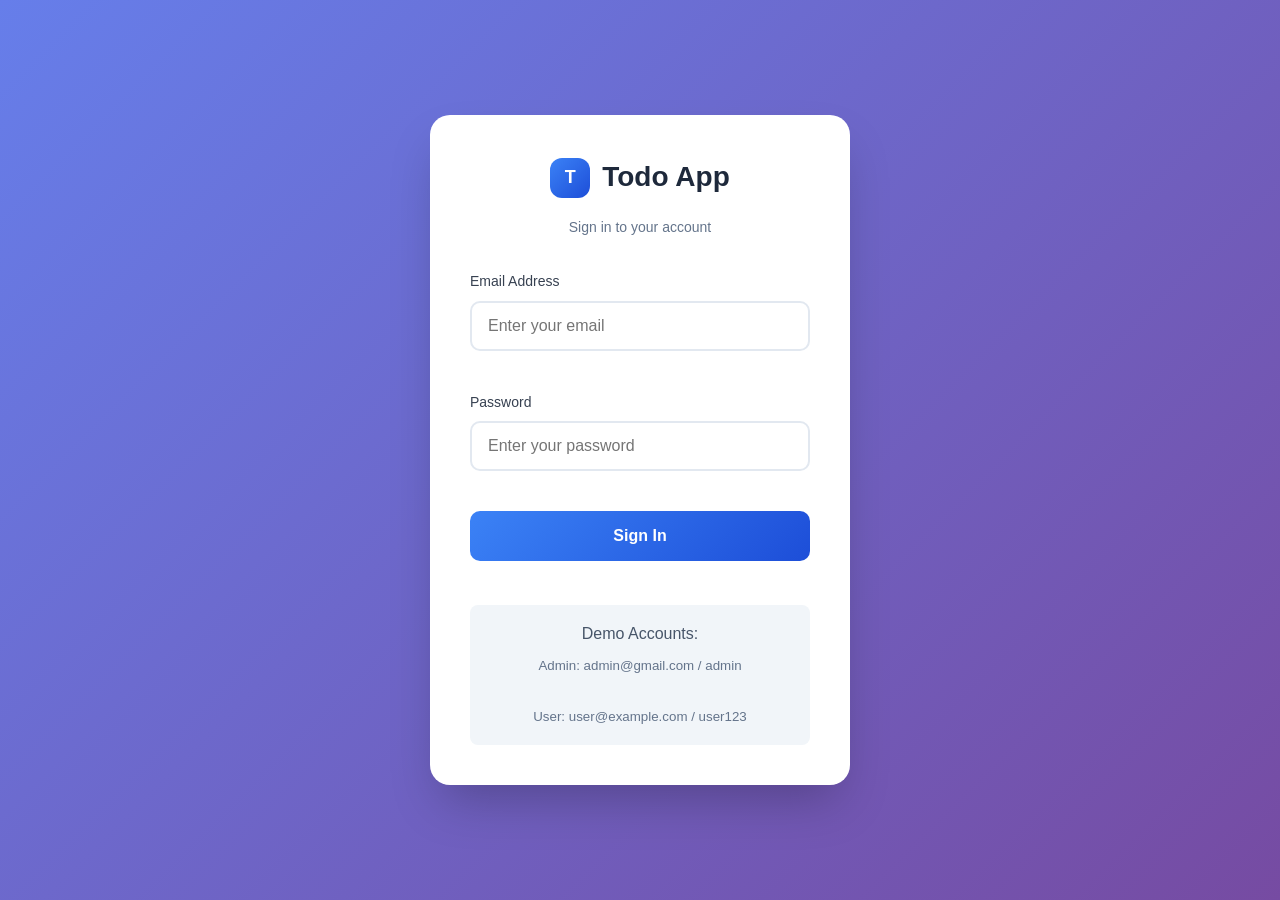
==== src/views/static/index.html @ 9057c38d "Refactor: add docstrings, and refactor all files" ====
<!DOCTYPE html>
<html lang="en">
<head>
    <meta charset="UTF-8">
    <meta name="viewport" content="width=device-width, initial-scale=1.0">
    <title>Todo App - Multi-User Dashboard</title>
    <link rel="stylesheet" href="styles.css">
</head>
<body>
    <!-- Login Page Module -->
    <div id="loginPage" class="page-container login-container">
        <div class="login-card">
            <div class="login-header">
                <div class="logo-section">
                    <div class="logo-icon">T</div>
                    <h1>Todo App</h1>
                </div>
                <p>Sign in to your account</p>
            </div>
            
            <form id="loginForm" class="login-form">
                <div class="form-group">
                    <label for="email" class="form-label">Email Address</label>
                    <input 
                        type="email" 
                        id="email" 
                        class="form-input" 
                        placeholder="Enter your email"
                        required
                    >
                    <div class="error-message" id="emailError"></div>
                </div>
                
                <div class="form-group">
                    <label for="password" class="form-label">Password</label>
                    <input 
                        type="password" 
                        id="password" 
                        class="form-input" 
                        placeholder="Enter your password"
                        required
                    >
                    <div class="error-message" id="passwordError"></div>
                </div>
                
                <button type="submit" class="login-button" id="loginButton">
                    <span class="button-text">Sign In</span>
                    <div class="loading-spinner" style="display: none;"></div>
                </button>
                
                <div class="demo-accounts">
                    <p>Demo Accounts:</p>
                    <small>Admin: admin@gmail.com / admin</small><br>
                    <small>User: user@example.com / user123</small>
                </div>
            </form>
        </div>
    </div>

    <!-- Main Application Container -->
    <div id="appContainer" class="app-container" style="display: none;">
        <!-- Sidebar Navigation Module -->
        <aside class="sidebar">
            <div class="sidebar-header">
                <div class="sidebar-logo">
                    <div class="logo-icon">T</div>
                    <div class="logo-text">Todo App</div>
                </div>
            </div>
            
            <nav class="sidebar-nav">
                <div class="nav-section">
                    <div class="nav-section-title">Main</div>
                    <a href="#" class="nav-item active" data-page="dashboard">
                        <div class="nav-icon">📊</div>
                        <span>Dashboard</span>
                    </a>
                    <a href="#" class="nav-item" data-page="tasks">
                        <div class="nav-icon">📋</div>
                        <span>Tasks</span>
                    </a>
                    <a href="#" class="nav-item" data-page="calendar">
                        <div class="nav-icon">📅</div>
                        <span>Calendar</span>
                    </a>
                </div>
                
                <div class="nav-section">
                    <div class="nav-section-title">Account</div>
                    <a href="#" class="nav-item" data-page="settings">
                        <div class="nav-icon">⚙️</div>
                        <span>User Settings</span>
                    </a>
                </div>
            </nav>
            
            <!-- User Profile Section -->
            <div class="user-profile">
                <div class="user-info">
                    <div class="user-avatar" id="userAvatar">A</div>
                    <div class="user-details">
                        <h4 id="userName">Admin User</h4>
                        <p id="userEmail">admin@gmail.com</p>
                    </div>
                </div>
                <button class="logout-button" onclick="UserAuth.logout()">Sign Out</button>
            </div>
        </aside>
        
        <!-- Main Content Area -->
        <main class="main-content">
            <!-- Dashboard Page Module -->
            <div id="dashboardPage" class="page-content active">
                <div class="content-header">
                    <h1 class="content-title">Dashboard</h1>
                    <p class="content-subtitle">Welcome back! Here's what's been happening.</p>
                </div>
                
                <!-- Recent Tasks Section -->
                <div class="section">
                    <h2 class="section-title">Recent Tasks</h2>
                    <div class="cards-grid" id="recentTasksGrid">
                        <!-- Example Task Cards -->
                        <div class="task-card completed">
                            <div class="task-header">
                                <h3 class="task-title">Website Redesign</h3>
                                <span class="task-status">✓</span>
                            </div>
                            <p class="task-description">Complete the new landing page design and implement responsive layout for mobile devices.</p>
                            <div class="task-footer">
                                <span class="task-time">Completed 2 months ago</span>
                                <span class="task-priority high">High Priority</span>
                            </div>
                        </div>
                        
                        <div class="task-card completed">
                            <div class="task-header">
                                <h3 class="task-title">Database Migration</h3>
                                <span class="task-status">✓</span>
                            </div>
                            <p class="task-description">Migrate user data from old database system to new PostgreSQL setup with improved performance.</p>
                            <div class="task-footer">
                                <span class="task-time">Completed 3 days ago</span>
                                <span class="task-priority normal">Normal Priority</span>
                            </div>
                        </div>
                        
                        <div class="task-card completed">
                            <div class="task-header">
                                <h3 class="task-title">Code Review</h3>
                                <span class="task-status">✓</span>
                            </div>
                            <p class="task-description">Review pull requests for the authentication module and provide feedback to team members.</p>
                            <div class="task-footer">
                                <span class="task-time">Completed 2 hours ago</span>
                                <span class="task-priority postponable">Postponable</span>
                            </div>
                        </div>
                    </div>
                </div>
                
                <!-- Quick Stats -->
                <div class="stats-grid">
                    <div class="stat-card">
                        <div class="stat-number">24</div>
                        <div class="stat-label">Total Tasks</div>
                    </div>
                    <div class="stat-card">
                        <div class="stat-number">18</div>
                        <div class="stat-label">Completed</div>
                    </div>
                    <div class="stat-card">
                        <div class="stat-number">6</div>
                        <div class="stat-label">In Progress</div>
                    </div>
                    <div class="stat-card">
                        <div class="stat-number">3</div>
                        <div class="stat-label">New Tasks</div>
                    </div>
                </div>
            </div>

            <!-- Tasks Page Module (Now the main Todo system) -->
            <div id="tasksPage" class="page-content">
                <div class="content-header">
                    <h1 class="content-title">Tasks Management</h1>
                    <p class="content-subtitle">Organize your tasks by status and priority</p>
                    <div class="header-actions">
                        <button class="btn-primary" onclick="TaskManager.showAddTaskModal()">
                            <span class="btn-icon">+</span>
                            Add New Task
                        </button>
                        <button class="btn-secondary" onclick="TaskManager.showAddEventModal()">
                            <span class="btn-icon">📅</span>
                            Add Calendar Event
                        </button>
                    </div>
                </div>
                
                <!-- Task Status Sections -->
                <div class="task-sections">
                    <!-- New Tasks Section -->
                    <div class="task-section">
                        <div class="section-header">
                            <h2 class="section-title new">📝 New Tasks</h2>
                            <span class="task-count" id="newTasksCount">3</span>
                        </div>
                        <div class="task-cards-container" id="newTasksContainer">
                            <!-- New task cards will be rendered here -->
                            <div class="task-card new" data-task-id="1">
                                <div class="task-header">
                                    <h3 class="task-title">Fix Critical Bug in Payment System</h3>
                                    <div class="task-actions-menu">
                                        <button class="btn-menu" onclick="TaskManager.toggleTaskMenu(this)">⋮</button>
                                        <div class="task-menu">
                                            <button onclick="TaskManager.moveTask(1, 'progress')">Move to Progress</button>
                                            <button onclick="TaskManager.editTask(1)">Edit</button>
                                            <button onclick="TaskManager.deleteTask(1)">Delete</button>
                                        </div>
                                    </div>
                                </div>
                                <p class="task-description">Resolve the payment processing error that's affecting customer transactions.</p>
                                <div class="task-footer">
                                    <span class="task-time">Created 2 hours ago</span>
                                    <span class="task-priority high">High Priority</span>
                                </div>
                            </div>
                            
                            <div class="task-card new" data-task-id="2">
                                <div class="task-header">
                                    <h3 class="task-title">Update API Documentation</h3>
                                    <div class="task-actions-menu">
                                        <button class="btn-menu" onclick="TaskManager.toggleTaskMenu(this)">⋮</button>
                                        <div class="task-menu">
                                            <button onclick="TaskManager.moveTask(2, 'progress')">Move to Progress</button>
                                            <button onclick="TaskManager.editTask(2)">Edit</button>
                                            <button onclick="TaskManager.deleteTask(2)">Delete</button>
                                        </div>
                                    </div>
                                </div>
                                <p class="task-description">Update API documentation with new endpoints and examples for the latest version.</p>
                                <div class="task-footer">
                                    <span class="task-time">Created 1 day ago</span>
                                    <span class="task-priority normal">Normal Priority</span>
                                </div>
                            </div>
                            
                            <div class="task-card new" data-task-id="3">
                                <div class="task-header">
                                    <h3 class="task-title">Organize Team Building Event</h3>
                                    <div class="task-actions-menu">
                                        <button class="btn-menu" onclick="TaskManager.toggleTaskMenu(this)">⋮</button>
                                        <div class="task-menu">
                                            <button onclick="TaskManager.moveTask(3, 'progress')">Move to Progress</button>
                                            <button onclick="TaskManager.editTask(3)">Edit</button>
                                            <button onclick="TaskManager.deleteTask(3)">Delete</button>
                                        </div>
                                    </div>
                                </div>
                                <p class="task-description">Plan and organize the quarterly team building event for all departments.</p>
                                <div class="task-footer">
                                    <span class="task-time">Created 3 days ago</span>
                                    <span class="task-priority postponable">Low Priority</span>
                                </div>
                            </div>
                        </div>
                    </div>
                    
                    <!-- In Progress Tasks Section -->
                    <div class="task-section">
                        <div class="section-header">
                            <h2 class="section-title progress">🔄 In Progress</h2>
                            <span class="task-count" id="progressTasksCount">2</span>
                        </div>
                        <div class="task-cards-container" id="progressTasksContainer">
                            <!-- In progress task cards will be rendered here -->
                            <div class="task-card progress" data-task-id="4">
                                <div class="task-header">
                                    <h3 class="task-title">Security Audit Report</h3>
                                    <div class="task-actions-menu">
                                        <button class="btn-menu" onclick="TaskManager.toggleTaskMenu(this)">⋮</button>
                                        <div class="task-menu">
                                            <button onclick="TaskManager.moveTask(4, 'completed')">Mark Complete</button>
                                            <button onclick="TaskManager.moveTask(4, 'new')">Move to New</button>
                                            <button onclick="TaskManager.editTask(4)">Edit</button>
                                            <button onclick="TaskManager.deleteTask(4)">Delete</button>
                                        </div>
                                    </div>
                                </div>
                                <p class="task-description">Complete the quarterly security audit and submit findings to management.</p>
                                <div class="task-footer">
                                    <span class="task-time">Started 2 days ago</span>
                                    <span class="task-priority high">High Priority</span>
                                </div>
                                <div class="task-progress">
                                    <div class="progress-bar">
                                        <div class="progress-fill" style="width: 65%"></div>
                                    </div>
                                    <span class="progress-text">65% Complete</span>
                                </div>
                            </div>
                            
                            <div class="task-card progress" data-task-id="5">
                                <div class="task-header">
                                    <h3 class="task-title">Mobile App Testing</h3>
                                    <div class="task-actions-menu">
                                        <button class="btn-menu" onclick="TaskManager.toggleTaskMenu(this)">⋮</button>
                                        <div class="task-menu">
                                            <button onclick="TaskManager.moveTask(5, 'completed')">Mark Complete</button>
                                            <button onclick="TaskManager.moveTask(5, 'new')">Move to New</button>
                                            <button onclick="TaskManager.editTask(5)">Edit</button>
                                            <button onclick="TaskManager.deleteTask(5)">Delete</button>
                                        </div>
                                    </div>
                                </div>
                                <p class="task-description">Conduct comprehensive testing of the new mobile application features.</p>
                                <div class="task-footer">
                                    <span class="task-time">Started 1 week ago</span>
                                    <span class="task-priority normal">Normal Priority</span>
                                </div>
                                <div class="task-progress">
                                    <div class="progress-bar">
                                        <div class="progress-fill" style="width: 40%"></div>
                                    </div>
                                    <span class="progress-text">40% Complete</span>
                                </div>
                            </div>
                        </div>
                    </div>
                    
                    <!-- Completed Tasks Section -->
                    <div class="task-section">
                        <div class="section-header">
                            <h2 class="section-title completed">✅ Completed</h2>
                            <span class="task-count" id="completedTasksCount">4</span>
                        </div>
                        <div class="task-cards-container" id="completedTasksContainer">
                            <!-- Completed task cards will be rendered here -->
                            <div class="task-card completed" data-task-id="6">
                                <div class="task-header">
                                    <h3 class="task-title">Website Redesign</h3>
                                    <span class="task-status">✓</span>
                                </div>
                                <p class="task-description">Complete the new landing page design and implement responsive layout for mobile devices.</p>
                                <div class="task-footer">
                                    <span class="task-time">Completed 2 months ago</span>
                                    <span class="task-priority high">High Priority</span>
                                </div>
                            </div>
                            
                            <div class="task-card completed" data-task-id="7">
                                <div class="task-header">
                                    <h3 class="task-title">Database Migration</h3>
                                    <span class="task-status">✓</span>
                                </div>
                                <p class="task-description">Migrate user data from old database system to new PostgreSQL setup with improved performance.</p>
                                <div class="task-footer">
                                    <span class="task-time">Completed 3 days ago</span>
                                    <span class="task-priority normal">Normal Priority</span>
                                </div>
                            </div>
                            
                            <div class="task-card completed" data-task-id="8">
                                <div class="task-header">
                                    <h3 class="task-title">Code Review</h3>
                                    <span class="task-status">✓</span>
                                </div>
                                <p class="task-description">Review pull requests for the authentication module and provide feedback to team members.</p>
                                <div class="task-footer">
                                    <span class="task-time">Completed 2 hours ago</span>
                                    <span class="task-priority postponable">Low Priority</span>
                                </div>
                            </div>
                            
                            <div class="task-card completed" data-task-id="9">
                                <div class="task-header">
                                    <h3 class="task-title">Client Presentation</h3>
                                    <span class="task-status">✓</span>
                                </div>
                                <p class="task-description">Prepare and deliver project presentation to client stakeholders.</p>
                                <div class="task-footer">
                                    <span class="task-time">Completed 1 week ago</span>
                                    <span class="task-priority high">High Priority</span>
                                </div>
                            </div>
                        </div>
                    </div>
                </div>
            </div>

            <!-- Calendar Page Module -->
            <div id="calendarPage" class="page-content">
                <div class="content-header">
                    <h1 class="content-title">Calendar</h1>
                    <p class="content-subtitle">View deadlines and schedule your tasks</p>
                </div>
                
                <div class="calendar-layout">
                    <!-- Calendar Main Section -->
                    <div class="calendar-main">
                        <div class="calendar-header">
                            <div class="calendar-nav">
                                <button class="btn-nav" onclick="CalendarManager.previousMonth()">‹</button>
                                <h2 id="currentMonth">December 2024</h2>
                                <button class="btn-nav" onclick="CalendarManager.nextMonth()">›</button>
                            </div>
                            <div class="calendar-actions">
                                <button class="btn-today" onclick="CalendarManager.goToToday()">Today</button>
                                <button class="btn-view active" data-view="month">Month</button>
                                <button class="btn-view" data-view="week">Week</button>
                            </div>
                        </div>
                        
                        <div class="calendar-container">
                            <div class="calendar-grid">
                                <div class="calendar-weekdays">
                                    <div class="weekday">Sun</div>
                                    <div class="weekday">Mon</div>
                                    <div class="weekday">Tue</div>
                                    <div class="weekday">Wed</div>
                                    <div class="weekday">Thu</div>
                                    <div class="weekday">Fri</div>
                                    <div class="weekday">Sat</div>
                                </div>
                                
                                <div class="calendar-days" id="calendarDays">
                                    <!-- Calendar days will be generated by JavaScript -->
                                </div>
                            </div>
                        </div>
                    </div>
                    
                    <!-- Calendar Sidebar -->
                    <div class="calendar-sidebar">
                        <div class="mini-calendar">
                            <div class="mini-calendar-header">
                                <button class="btn-mini-nav" onclick="CalendarManager.previousMiniMonth()">‹</button>
                                <h3 id="miniCurrentMonth">Dec 2024</h3>
                                <button class="btn-mini-nav" onclick="CalendarManager.nextMiniMonth()">›</button>
                            </div>
                            <div class="mini-calendar-grid" id="miniCalendarDays">
                                <!-- Mini calendar days -->
                            </div>
                        </div>
                        
                        <div class="upcoming-events">
                            <h3>Upcoming Events</h3>
                            <div class="events-list">
                                <div class="event-item high-priority">
                                    <div class="event-indicator"></div>
                                    <div class="event-content">
                                        <div class="event-title">Project Deadline</div>
                                        <div class="event-date">Dec 15, 2024</div>
                                        <div class="event-time">11:59 PM</div>
                                    </div>
                                </div>
                                
                                <div class="event-item normal-priority">
                                    <div class="event-indicator"></div>
                                    <div class="event-content">
                                        <div class="event-title">Team Meeting</div>
                                        <div class="event-date">Dec 20, 2024</div>
                                        <div class="event-time">2:00 PM</div>
                                    </div>
                                </div>
                                
                                <div class="event-item low-priority">
                                    <div class="event-indicator"></div>
                                    <div class="event-content">
                                        <div class="event-title">Code Review Session</div>
                                        <div class="event-date">Dec 22, 2024</div>
                                        <div class="event-time">10:00 AM</div>
                                    </div>
                                </div>
                            </div>
                        </div>
                        
                        <div class="calendar-legend">
                            <h4>Event Types</h4>
                            <div class="legend-item">
                                <div class="legend-color high-priority"></div>
                                <span>High Priority</span>
                            </div>
                            <div class="legend-item">
                                <div class="legend-color normal-priority"></div>
                                <span>Normal Priority</span>
                            </div>
                            <div class="legend-item">
                                <div class="legend-color low-priority"></div>
                                <span>Low Priority</span>
                            </div>
                        </div>
                    </div>
                </div>
            </div>

            <!-- Settings Page Module -->
            <div id="settingsPage" class="page-content">
                <div class="content-header">
                    <h1 class="content-title">User Settings</h1>
                    <p class="content-subtitle">Configure your account and preferences</p>
                </div>
                
                <div class="settings-container">
                    <div class="settings-section">
                        <h3>Profile Information</h3>
                        <div class="settings-form">
                            <div class="form-group">
                                <label>Display Name</label>
                                <input type="text" id="displayName" class="form-input" placeholder="Your display name">
                            </div>
                            <div class="form-group">
                                <label>Email</label>
                                <input type="email" id="userEmailSetting" class="form-input" readonly>
                            </div>
                            <div class="form-group">
                                <label>Timezone</label>
                                <select id="timezone" class="form-input">
                                    <option value="UTC">UTC</option>
                                    <option value="EST">Eastern Time</option>
                                    <option value="PST">Pacific Time</option>
                                    <option value="CET">Central European Time</option>
                                </select>
                            </div>
                        </div>
                    </div>
                    
                    <div class="settings-section">
                        <h3>Preferences</h3>
                        <div class="settings-form">
                            <div class="form-group">
                                <label class="checkbox-label">
                                    <input type="checkbox" id="emailNotifications">
                                    <span>Email notifications</span>
                                </label>
                            </div>
                            <div class="form-group">
                                <label class="checkbox-label">
                                    <input type="checkbox" id="darkMode">
                                    <span>Dark mode</span>
                                </label>
                            </div>
                            <div class="form-group">
                                <label class="checkbox-label">
                                    <input type="checkbox" id="autoSave">
                                    <span>Auto-save changes</span>
                                </label>
                            </div>
                        </div>
                    </div>
                    
                    <div class="settings-section">
                        <h3>Security</h3>
                        <div class="settings-form">
                            <button class="btn-secondary">Change Password</button>
                            <button class="btn-secondary">Two-Factor Authentication</button>
                            <button class="btn-danger">Delete Account</button>
                        </div>
                    </div>
                    
                    <div class="settings-actions">
                        <button class="btn-primary" onclick="SettingsManager.saveSettings()">Save Changes</button>
                        <button class="btn-secondary" onclick="SettingsManager.resetSettings()">Reset to Default</button>
                    </div>
                </div>
            </div>
        </main>
    </div>

    <!-- Task Modal -->
    <div id="taskModal" class="modal" style="display: none;">
        <div class="modal-content">
            <div class="modal-header">
                <h3 id="modalTitle">Add New Task</h3>
                <button class="modal-close" onclick="TaskManager.closeModal()">&times;</button>
            </div>
            <div class="modal-body">
                <form id="taskForm">
                    <div class="form-group">
                        <label>Task Title</label>
                        <input type="text" id="taskTitle" class="form-input" placeholder="Enter task title" required>
                    </div>
                    <div class="form-group">
                        <label>Description</label>
                        <textarea id="taskDescription" class="form-input" rows="3" placeholder="Enter task description"></textarea>
                    </div>
                    <div class="form-row">
                        <div class="form-group">
                            <label>Priority</label>
                            <select id="taskPriority" class="form-input">
                                <option value="high">High Priority</option>
                                <option value="normal" selected>Normal Priority</option>
                                <option value="postponable">Low Priority</option>
                            </select>
                        </div>
                        <div class="form-group">
                            <label>Status</label>
                            <select id="taskStatus" class="form-input">
                                <option value="new" selected>New</option>
                                <option value="progress">In Progress</option>
                                <option value="completed">Completed</option>
                            </select>
                        </div>
                    </div>
                </form>
            </div>
            <div class="modal-footer">
                <button class="btn-secondary" onclick="TaskManager.closeModal()">Cancel</button>
                <button class="btn-primary" onclick="TaskManager.saveTask()">Save Task</button>
            </div>
        </div>
    </div>

    <!-- Event Modal -->
    <div id="eventModal" class="modal" style="display: none;">
        <div class="modal-content">
            <div class="modal-header">
                <h3>Add Calendar Event</h3>
                <button class="modal-close" onclick="TaskManager.closeEventModal()">&times;</button>
            </div>
            <div class="modal-body">
                <form id="eventForm">
                    <div class="form-group">
                        <label>Event Title</label>
                        <input type="text" id="eventTitle" class="form-input" placeholder="Enter event title" required>
                    </div>
                    <div class="form-group">
                        <label>Description</label>
                        <textarea id="eventDescription" class="form-input" rows="2" placeholder="Enter event description"></textarea>
                    </div>
                    <div class="form-row">
                        <div class="form-group">
                            <label>Date</label>
                            <input type="date" id="eventDate" class="form-input" required>
                        </div>
                        <div class="form-group">
                            <label>Time</label>
                            <input type="time" id="eventTime" class="form-input" required>
                        </div>
                    </div>
                    <div class="form-group">
                        <label>Priority</label>
                        <select id="eventPriority" class="form-input">
                            <option value="high">High Priority</option>
                            <option value="normal" selected>Normal Priority</option>
                            <option value="low">Low Priority</option>
                        </select>
                    </div>
                </form>
            </div>
            <div class="modal-footer">
                <button class="btn-secondary" onclick="TaskManager.closeEventModal()">Cancel</button>
                <button class="btn-primary" onclick="TaskManager.saveEvent()">Save Event</button>
            </div>
        </div>
    </div>

    <!-- JavaScript Modules -->
    <script src="script.js"></script>
    <script>
        document.addEventListener('DOMContentLoaded', () => {
            CalendarManager.init();
        });
    </script>
</body>
</html>
---- src/views/static/styles.css ----
/* ===== CSS RESET AND BASE STYLES ===== */
* {
    margin: 0;
    padding: 0;
    box-sizing: border-box;
}

body {
    font-family: -apple-system, BlinkMacSystemFont, 'Segoe UI', Roboto, Oxygen, Ubuntu, Cantarell, sans-serif;
    background-color: #f8fafc;
    color: #334155;
    line-height: 1.6;
    overflow-x: hidden;
}

/* ===== UTILITY CLASSES ===== */
.page-container {
    min-height: 100vh;
    width: 100%;
}

.page-content {
    display: none;
    padding: 32px;
    max-width: 100%;
    overflow-y: auto;
}

.page-content.active {
    display: block;
}

/* ===== LOGIN PAGE STYLES ===== */
.login-container {
    display: flex;
    align-items: center;
    justify-content: center;
    background: linear-gradient(135deg, #667eea 0%, #764ba2 100%);
    padding: 20px;
}

.login-card {
    background: white;
    padding: 40px;
    border-radius: 20px;
    box-shadow: 0 25px 50px -12px rgba(0, 0, 0, 0.25);
    width: 100%;
    max-width: 420px;
    backdrop-filter: blur(10px);
}

.login-header {
    text-align: center;
    margin-bottom: 32px;
}

.logo-section {
    display: flex;
    align-items: center;
    justify-content: center;
    gap: 12px;
    margin-bottom: 16px;
}

.logo-icon {
    width: 40px;
    height: 40px;
    background: linear-gradient(135deg, #3b82f6 0%, #1d4ed8 100%);
    border-radius: 12px;
    display: flex;
    align-items: center;
    justify-content: center;
    color: white;
    font-weight: bold;
    font-size: 18px;
}

.login-header h1 {
    font-size: 28px;
    font-weight: 700;
    color: #1e293b;
    margin: 0;
}

.login-header p {
    color: #64748b;
    font-size: 14px;
    margin-top: 8px;
}

.login-form {
    display: flex;
    flex-direction: column;
    gap: 20px;
}

.form-group {
    display: flex;
    flex-direction: column;
}

.form-row {
    display: grid;
    grid-template-columns: 1fr 1fr;
    gap: 16px;
}

.form-label {
    margin-bottom: 8px;
    font-weight: 500;
    color: #374151;
    font-size: 14px;
}

.form-input {
    padding: 14px 16px;
    border: 2px solid #e2e8f0;
    border-radius: 10px;
    font-size: 16px;
    transition: all 0.2s ease;
    background-color: #fff;
}

.form-input:focus {
    outline: none;
    border-color: #3b82f6;
    box-shadow: 0 0 0 3px rgba(59, 130, 246, 0.1);
}

.form-input.error {
    border-color: #ef4444;
    box-shadow: 0 0 0 3px rgba(239, 68, 68, 0.1);
}

.error-message {
    color: #ef4444;
    font-size: 12px;
    margin-top: 4px;
    min-height: 16px;
}

.login-button {
    background: linear-gradient(135deg, #3b82f6 0%, #1d4ed8 100%);
    color: white;
    border: none;
    padding: 16px 20px;
    border-radius: 10px;
    font-size: 16px;
    font-weight: 600;
    cursor: pointer;
    transition: all 0.2s ease;
    display: flex;
    align-items: center;
    justify-content: center;
    gap: 8px;
}

.login-button:hover {
    transform: translateY(-2px);
    box-shadow: 0 10px 25px -5px rgba(59, 130, 246, 0.4);
}

.login-button:disabled {
    opacity: 0.7;
    cursor: not-allowed;
    transform: none;
}

.loading-spinner {
    width: 20px;
    height: 20px;
    border: 2px solid rgba(255, 255, 255, 0.3);
    border-radius: 50%;
    border-top-color: #fff;
    animation: spin 1s linear infinite;
}

@keyframes spin {
    to { transform: rotate(360deg); }
}

.demo-accounts {
    margin-top: 24px;
    padding: 16px;
    background: #f1f5f9;
    border-radius: 8px;
    text-align: center;
}

.demo-accounts p {
    font-weight: 500;
    color: #475569;
    margin-bottom: 8px;
}

.demo-accounts small {
    color: #64748b;
    display: block;
    margin: 2px 0;
}

/* ===== MAIN APPLICATION LAYOUT ===== */
.app-container {
    display: flex;
    min-height: 100vh;
    background-color: #f8fafc;
}

/* ===== SIDEBAR STYLES ===== */
.sidebar {
    position: fixed;
    width: 25vw;
    height: 100vh;
    background: white;
    border-right: 1px solid #e2e8f0;
    display: flex;
    flex-direction: column;
    box-shadow: 0 4px 6px -1px rgba(0, 0, 0, 0.1);
}

.sidebar-header {
    padding: 24px;
    border-bottom: 1px solid #e2e8f0;
}

.sidebar-logo {
    display: flex;
    align-items: center;
    gap: 12px;
}

.logo-text {
    font-size: 20px;
    font-weight: 700;
    color: #1e293b;
}

.sidebar-nav {
    flex: 1;
    padding: 24px 0;
}

.nav-section {
    margin-bottom: 32px;
}

.nav-section-title {
    padding: 0 24px 12px;
    font-size: 12px;
    font-weight: 600;
    color: #64748b;
    text-transform: uppercase;
    letter-spacing: 0.05em;
}

.nav-item {
    display: flex;
    align-items: center;
    gap: 12px;
    padding: 12px 24px;
    color: #64748b;
    text-decoration: none;
    transition: all 0.2s ease;
    border-right: 3px solid transparent;
}

.nav-item:hover {
    background-color: #f1f5f9;
    color: #3b82f6;
}

.nav-item.active {
    background-color: #eff6ff;
    color: #3b82f6;
    border-right-color: #3b82f6;
    font-weight: 500;
}

.nav-icon {
    width: 20px;
    height: 20px;
    display: flex;
    align-items: center;
    justify-content: center;
    font-size: 16px;
}

/* ===== USER PROFILE SECTION ===== */
.user-profile {
    padding: 24px;
    border-top: 1px solid #e2e8f0;
    background: #f8fafc;
}

.user-info {
    display: flex;
    align-items: center;
    gap: 12px;
    margin-bottom: 16px;
}

.user-avatar {
    width: 40px;
    height: 40px;
    background: linear-gradient(135deg, #3b82f6 0%, #1d4ed8 100%);
    border-radius: 50%;
    display: flex;
    align-items: center;
    justify-content: center;
    color: white;
    font-weight: 600;
    font-size: 16px;
}

.user-details h4 {
    font-size: 14px;
    font-weight: 600;
    color: #1e293b;
    margin: 0;
}

.user-details p {
    font-size: 12px;
    color: #64748b;
    margin: 0;
}

.logout-button {
    width: 100%;
    background: #f1f5f9;
    color: #64748b;
    border: 1px solid #e2e8f0;
    padding: 10px 16px;
    border-radius: 8px;
    font-size: 14px;
    cursor: pointer;
    transition: all 0.2s ease;
}

.logout-button:hover {
    background: #e2e8f0;
    color: #374151;
}

/* ===== MAIN CONTENT STYLES ===== */
.main-content {
    flex: 1;
    width: 65vw;
    margin: 0 0 0 25vw; /* Adjust for sidebar width */
    overflow-y: auto;
    background: #f8fafc;
}

.content-header {
    margin-bottom: 32px;
    display: flex;
    justify-content: space-between;
    align-items: flex-start;
    flex-wrap: wrap;
    gap: 16px;
}

.content-title {
    font-size: 32px;
    font-weight: 700;
    color: #1e293b;
    margin-bottom: 8px;
}

.content-subtitle {
    color: #64748b;
    font-size: 16px;
}

.header-actions {
    display: flex;
    gap: 12px;
    flex-wrap: wrap;
}

/* ===== BUTTON STYLES ===== */
.btn-primary, .btn-secondary, .btn-danger {
    padding: 12px 20px;
    border: none;
    border-radius: 8px;
    font-weight: 500;
    cursor: pointer;
    transition: all 0.2s ease;
    font-size: 14px;
    display: flex;
    align-items: center;
    gap: 8px;
}

.btn-primary {
    background: #3b82f6;
    color: white;
}

.btn-primary:hover {
    background: #2563eb;
    transform: translateY(-1px);
}

.btn-secondary {
    background: #f1f5f9;
    color: #64748b;
    border: 1px solid #e2e8f0;
}

.btn-secondary:hover {
    background: #e2e8f0;
    color: #374151;
}

.btn-danger {
    background: #ef4444;
    color: white;
}

.btn-danger:hover {
    background: #dc2626;
}

.btn-icon {
    font-size: 16px;
}

/* ===== DASHBOARD STYLES ===== */
.section {
    margin-bottom: 40px;
}

.section-title {
    font-size: 24px;
    font-weight: 600;
    color: #1e293b;
    margin-bottom: 20px;
}

.cards-grid {
    display: grid;
    grid-template-columns: repeat(auto-fit, minmax(350px, 1fr));
    gap: 24px;
    margin-bottom: 32px;
}

.stats-grid {
    display: grid;
    grid-template-columns: repeat(auto-fit, minmax(200px, 1fr));
    gap: 20px;
}

.stat-card {
    background: white;
    padding: 24px;
    border-radius: 12px;
    box-shadow: 0 1px 3px 0 rgba(0, 0, 0, 0.1);
    border: 1px solid #e2e8f0;
    text-align: center;
}

.stat-number {
    font-size: 36px;
    font-weight: 700;
    color: #3b82f6;
    margin-bottom: 8px;
}

.stat-label {
    font-size: 14px;
    color: #64748b;
    font-weight: 500;
}

/* ===== TASK CARD STYLES ===== */
.task-card {
    background: white;
    padding: 24px;
    border-radius: 16px;
    box-shadow: 0 1px 3px 0 rgba(0, 0, 0, 0.1);
    border: 1px solid #e2e8f0;
    transition: all 0.2s ease;
    position: relative;
}

.task-card:hover {
    transform: translateY(-2px);
    box-shadow: 0 10px 25px -5px rgba(0, 0, 0, 0.1);
}

.task-header {
    display: flex;
    justify-content: space-between;
    align-items: flex-start;
    margin-bottom: 12px;
}

.task-title {
    font-size: 18px;
    font-weight: 600;
    color: #1e293b;
    margin: 0;
    flex: 1;
    line-height: 1.4;
}

.task-status {
    color: #10b981;
    font-size: 20px;
    margin-left: 12px;
}

.task-description {
    color: #64748b;
    font-size: 14px;
    line-height: 1.5;
    margin-bottom: 16px;
}

.task-footer {
    display: flex;
    justify-content: space-between;
    align-items: center;
    margin-bottom: 12px;
}

.task-time {
    font-size: 12px;
    color: #94a3b8;
}

.task-priority {
    padding: 4px 8px;
    border-radius: 6px;
    font-size: 11px;
    font-weight: 500;
    text-transform: uppercase;
    letter-spacing: 0.05em;
}

.task-priority.high {
    background: #fef2f2;
    color: #dc2626;
}

.task-priority.normal {
    background: #fffbeb;
    color: #d97706;
}

.task-priority.postponable {
    background: #f0fdf4;
    color: #16a34a;
}

/* ===== TASK SECTIONS LAYOUT ===== */
.task-sections {
    display: grid;
    grid-template-columns: repeat(auto-fit, minmax(400px, 1fr));
    gap: 32px;
    align-items: start;
}

.task-section {
    background: #f8fafc;
    border-radius: 16px;
    padding: 24px;
    border: 2px solid #e2e8f0;
}

.section-header {
    display: flex;
    justify-content: space-between;
    align-items: center;
    margin-bottom: 20px;
    padding-bottom: 12px;
    border-bottom: 2px solid #e2e8f0;
}

.section-title.new {
    color: #3b82f6;
}

.section-title.progress {
    color: #f59e0b;
}

.section-title.completed {
    color: #10b981;
}

.task-count {
    background: #e2e8f0;
    color: #64748b;
    padding: 4px 12px;
    border-radius: 20px;
    font-size: 12px;
    font-weight: 600;
}

.task-cards-container {
    display: flex;
    flex-direction: column;
    gap: 16px;
    min-height: 200px;
}

/* ===== TASK ACTIONS MENU ===== */
.task-actions-menu {
    position: relative;
}

.btn-menu {
    background: none;
    border: none;
    color: #94a3b8;
    font-size: 18px;
    cursor: pointer;
    padding: 4px 8px;
    border-radius: 4px;
    transition: all 0.2s ease;
}

.btn-menu:hover {
    background: #f1f5f9;
    color: #64748b;
}

.task-menu {
    position: absolute;
    top: 100%;
    right: 0;
    background: white;
    border: 1px solid #e2e8f0;
    border-radius: 8px;
    box-shadow: 0 10px 25px -5px rgba(0, 0, 0, 0.1);
    padding: 8px 0;
    min-width: 160px;
    z-index: 10;
    display: none;
}

.task-menu.show {
    display: block;
}

.task-menu button {
    width: 100%;
    background: none;
    border: none;
    padding: 8px 16px;
    text-align: left;
    cursor: pointer;
    font-size: 14px;
    color: #374151;
    transition: all 0.2s ease;
}

.task-menu button:hover {
    background: #f1f5f9;
    color: #1e293b;
}

/* ===== TASK PROGRESS BAR ===== */
.task-progress {
    margin-top: 12px;
}

.progress-bar {
    width: 100%;
    height: 6px;
    background: #e2e8f0;
    border-radius: 3px;
    overflow: hidden;
    margin-bottom: 4px;
}

.progress-fill {
    height: 100%;
    background: linear-gradient(90deg, #3b82f6, #1d4ed8);
    border-radius: 3px;
    transition: width 0.3s ease;
}

.progress-text {
    font-size: 11px;
    color: #64748b;
    font-weight: 500;
}

/* ===== CALENDAR STYLES ===== */
.calendar-layout {
    display: grid;
    grid-template-columns: 1fr 300px;
    gap: 32px;
    height: calc(100vh - 200px);
}

.calendar-main {
    background: white;
    border-radius: 16px;
    padding: 24px;
    box-shadow: 0 1px 3px 0 rgba(0, 0, 0, 0.1);
    border: 1px solid #e2e8f0;
}

.calendar-header {
    display: flex;
    justify-content: space-between;
    align-items: center;
    margin-bottom: 24px;
    padding-bottom: 16px;
    border-bottom: 1px solid #e2e8f0;
}

.calendar-nav {
    display: flex;
    align-items: center;
    gap: 16px;
}

.calendar-nav h2 {
    font-size: 24px;
    font-weight: 600;
    color: #1e293b;
    min-width: 200px;
}

.btn-nav {
    background: #f1f5f9;
    border: 1px solid #e2e8f0;
    padding: 8px 12px;
    border-radius: 8px;
    cursor: pointer;
    font-size: 18px;
    color: #64748b;
    transition: all 0.2s ease;
}

.btn-nav:hover {
    background: #e2e8f0;
    color: #374151;
}

.calendar-actions {
    display: flex;
    gap: 8px;
}

.btn-today, .btn-view {
    padding: 8px 16px;
    border: 1px solid #e2e8f0;
    background: #f8fafc;
    color: #64748b;
    border-radius: 6px;
    cursor: pointer;
    font-size: 14px;
    font-weight: 500;
    transition: all 0.2s ease;
}

.btn-view.active, .btn-today:hover, .btn-view:hover {
    background: #3b82f6;
    color: white;
    border-color: #3b82f6;
}

.calendar-container {
    flex: 1;
}

.calendar-grid {
    width: 100%;
}

.calendar-weekdays {
    display: grid;
    grid-template-columns: repeat(7, 1fr);
    gap: 1px;
    margin-bottom: 1px;
}

.weekday {
    background: #f8fafc;
    padding: 16px 8px;
    text-align: center;
    font-weight: 600;
    color: #64748b;
    font-size: 14px;
    border-radius: 8px 8px 0 0;
}

.calendar-days {
    display: grid;
    grid-template-columns: repeat(7, 1fr);
    gap: 1px;
    background: #e2e8f0;
    border-radius: 0 0 8px 8px;
}

.calendar-day {
    aspect-ratio: 1;
    display: flex;
    align-items: center;
    justify-content: center;
    background: white;
    cursor: pointer;
    transition: all 0.2s ease;
    position: relative;
    font-weight: 500;
    color: #374151;
    position: relative;
    min-height: 100px;
    padding: 8px;
    border: 1px solid #e0e0e0;
}

.calendar-day:hover {
    background: #f1f5f9;
    color: #3b82f6;
}

.calendar-day.today {
    background: #3b82f6;
    color: white;
    font-weight: 600;
}

.calendar-day.other-month {
    color: #cbd5e1;
    background: #f8fafc;
}

.event-indicators {
    position: absolute;
    bottom: 8px;
    left: 8px;
    display: flex;
    gap: 4px;
}

.event-dot {
    width: 8px;
    height: 8px;
    border-radius: 50%;
    cursor: pointer;
}

.event-dot.high-priority {
    background-color: #ff4444;
}

.event-dot.normal-priority {
    background-color: #4CAF50;
}

.event-dot.low-priority {
    background-color: #2196F3;
}

.calendar-day.has-events {
    background-color: rgba(0, 0, 0, 0.02);
}

.calendar-day:hover .event-dot {
    transform: scale(1.2);
    transition: transform 0.2s ease;
}

/* ===== CALENDAR SIDEBAR ===== */
.calendar-sidebar {
    display: flex;
    flex-direction: column;
    gap: 24px;
}

.mini-calendar {
    background: white;
    border-radius: 12px;
    padding: 20px;
    box-shadow: 0 1px 3px 0 rgba(0, 0, 0, 0.1);
    border: 1px solid #e2e8f0;
}

.mini-calendar-header {
    display: flex;
    justify-content: space-between;
    align-items: center;
    margin-bottom: 16px;
}

.mini-calendar-header h3 {
    font-size: 16px;
    font-weight: 600;
    color: #1e293b;
}

.btn-mini-nav {
    background: none;
    border: none;
    color: #64748b;
    cursor: pointer;
    padding: 4px 8px;
    border-radius: 4px;
    transition: all 0.2s ease;
}

.btn-mini-nav:hover {
    background: #f1f5f9;
    color: #3b82f6;
}

.mini-calendar-grid {
    display: grid;
    grid-template-columns: repeat(7, 1fr);
    gap: 2px;
    font-size: 12px;
}

.mini-calendar-grid > div {
    aspect-ratio: 1;
    display: flex;
    align-items: center;
    justify-content: center;
    cursor: pointer;
    border-radius: 4px;
    transition: all 0.2s ease;
}

.mini-calendar-grid > div:hover {
    background: #f1f5f9;
}

.upcoming-events {
    background: white;
    border-radius: 12px;
    padding: 20px;
    box-shadow: 0 1px 3px 0 rgba(0, 0, 0, 0.1);
    border: 1px solid #e2e8f0;
}

.upcoming-events h3 {
    font-size: 16px;
    font-weight: 600;
    color: #1e293b;
    margin-bottom: 16px;
}

.events-list {
    display: flex;
    flex-direction: column;
    gap: 12px;
}

.event-item {
    display: flex;
    gap: 12px;
    padding: 12px;
    border-radius: 8px;
    border: 1px solid #e2e8f0;
    transition: all 0.2s ease;
}

.event-item:hover {
    box-shadow: 0 2px 8px 0 rgba(0, 0, 0, 0.1);
}

.event-indicator {
    width: 12px;
    height: 12px;
    border-radius: 50%;
    margin-top: 4px;
    flex-shrink: 0;
}

.event-item.high-priority .event-indicator {
    background: #ef4444;
}

.event-item.normal-priority .event-indicator {
    background: #f59e0b;
}

.event-item.low-priority .event-indicator {
    background: #10b981;
}

.event-content {
    flex: 1;
}

.event-title {
    font-size: 14px;
    font-weight: 600;
    color: #1e293b;
    margin-bottom: 2px;
}

.event-date {
    font-size: 12px;
    color: #64748b;
    margin-bottom: 1px;
}

.event-time {
    font-size: 11px;
    color: #94a3b8;
}

.calendar-legend {
    background: white;
    border-radius: 12px;
    padding: 20px;
    box-shadow: 0 1px 3px 0 rgba(0, 0, 0, 0.1);
    border: 1px solid #e2e8f0;
}

.calendar-legend h4 {
    font-size: 14px;
    font-weight: 600;
    color: #1e293b;
    margin-bottom: 12px;
}

.legend-item {
    display: flex;
    align-items: center;
    gap: 8px;
    margin-bottom: 8px;
}

.legend-color {
    width: 12px;
    height: 12px;
    border-radius: 50%;
}

.legend-color.high-priority {
    background: #ef4444;
}

.legend-color.normal-priority {
    background: #f59e0b;
}

.legend-color.low-priority {
    background: #10b981;
}

.legend-item span {
    font-size: 12px;
    color: #64748b;
}

/* ===== SETTINGS STYLES ===== */
.settings-container {
    max-width: 600px;
}

.settings-section {
    background: white;
    padding: 24px;
    border-radius: 12px;
    box-shadow: 0 1px 3px 0 rgba(0, 0, 0, 0.1);
    border: 1px solid #e2e8f0;
    margin-bottom: 24px;
}

.settings-section h3 {
    font-size: 18px;
    font-weight: 600;
    color: #1e293b;
    margin-bottom: 16px;
}

.settings-form {
    display: flex;
    flex-direction: column;
    gap: 16px;
}

.checkbox-label {
    display: flex;
    align-items: center;
    gap: 8px;
    cursor: pointer;
    font-size: 14px;
    color: #374151;
}

.checkbox-label input[type="checkbox"] {
    width: 16px;
    height: 16px;
}

.settings-actions {
    display: flex;
    gap: 12px;
    flex-wrap: wrap;
}

/* ===== MODAL STYLES ===== */
.modal {
    position: fixed;
    top: 0;
    left: 0;
    width: 100%;
    height: 100%;
    background: rgba(0, 0, 0, 0.5);
    display: flex;
    align-items: center;
    justify-content: center;
    z-index: 1000;
    backdrop-filter: blur(4px);
}

.modal-content {
    background: white;
    border-radius: 16px;
    width: 90%;
    max-width: 500px;
    max-height: 90vh;
    overflow-y: auto;
    box-shadow: 0 25px 50px -12px rgba(0, 0, 0, 0.25);
}

.modal-header {
    display: flex;
    justify-content: space-between;
    align-items: center;
    padding: 24px 24px 0;
    margin-bottom: 20px;
}

.modal-header h3 {
    font-size: 20px;
    font-weight: 600;
    color: #1e293b;
    margin: 0;
}

.modal-close {
    background: none;
    border: none;
    font-size: 24px;
    color: #94a3b8;
    cursor: pointer;
    padding: 4px;
    border-radius: 4px;
    transition: all 0.2s ease;
}

.modal-close:hover {
    background: #f1f5f9;
    color: #64748b;
}

.modal-body {
    padding: 0 24px;
}

.modal-footer {
    display: flex;
    justify-content: flex-end;
    gap: 12px;
    padding: 20px 24px 24px;
    border-top: 1px solid #e2e8f0;
}

/* ===== RESPONSIVE DESIGN ===== */
@media (max-width: 1200px) {
    .task-sections {
        grid-template-columns: 1fr;
    }
    
    .calendar-layout {
        grid-template-columns: 1fr;
        gap: 24px;
    }
    
    .calendar-sidebar {
        order: -1;
    }
}

@media (max-width: 768px) {
    .app-container {
        flex-direction: column;
    }
    
    .sidebar {
        width: 100%;
        height: auto;
        order: 2;
    }
    
    .main-content {
        order: 1;
    }
    
    .page-content {
        padding: 20px;
    }
    
    .content-header {
        flex-direction: column;
        align-items: flex-start;
    }
    
    .header-actions {
        width: 100%;
        justify-content: flex-start;
    }
    
    .cards-grid {
        grid-template-columns: 1fr;
    }
    
    .stats-grid {
        grid-template-columns: repeat(2, 1fr);
    }
    
    .task-sections {
        grid-template-columns: 1fr;
        gap: 24px;
    }
    
    .form-row {
        grid-template-columns: 1fr;
    }
    
    .calendar-layout {
        grid-template-columns: 1fr;
        height: auto;
    }
    
    .calendar-main {
        padding: 16px;
    }
    
    .calendar-header {
        flex-direction: column;
        gap: 16px;
        align-items: flex-start;
    }
    
    .calendar-nav {
        width: 100%;
        justify-content: space-between;
    }
    
    .calendar-actions {
        width: 100%;
        justify-content: flex-start;
    }
    
    .settings-actions {
        flex-direction: column;
    }
    
    .modal-content {
        width: 95%;
        margin: 20px;
    }
    
    .modal-header {
        padding: 20px 20px 0;
    }
    
    .modal-body {
        padding: 0 20px;
    }
    
    .modal-footer {
        padding: 20px;
        flex-direction: column;
    }
}

@media (max-width: 480px) {
    .login-card {
        padding: 30px 20px;
    }
    
    .content-title {
        font-size: 24px;
    }
    
    .sidebar-nav {
        padding: 16px 0;
    }
    
    .nav-section {
        margin-bottom: 24px;
    }
    
    .task-card {
        padding: 16px;
    }
    
    .task-header {
        flex-direction: column;
        align-items: flex-start;
        gap: 8px;
    }
    
    .task-actions-menu {
        align-self: flex-end;
    }
    
    .calendar-weekdays {
        font-size: 12px;
    }
    
    .weekday {
        padding: 12px 4px;
    }
    
    .calendar-day {
        font-size: 14px;
    }
}

/* ===== DARK MODE SUPPORT ===== */
.dark-theme {
    background-color: #0f172a;
    color: #e2e8f0;
}

.dark-theme .sidebar {
    background: #1e293b;
    border-right-color: #334155;
}

.dark-theme .nav-item {
    color: #94a3b8;
}

.dark-theme .nav-item:hover {
    background-color: #334155;
    color: #e2e8f0;
}

.dark-theme .nav-item.active {
    background-color: #1e40af;
    color: white;
}

.dark-theme .task-card,
.dark-theme .stat-card,
.dark-theme .settings-section,
.dark-theme .calendar-main,
.dark-theme .mini-calendar,
.dark-theme .upcoming-events,
.dark-theme .calendar-legend {
    background: #1e293b;
    border-color: #334155;
}

.dark-theme .task-title,
.dark-theme .content-title,
.dark-theme .section-title {
    color: #e2e8f0;
}

.dark-theme .form-input {
    background: #334155;
    border-color: #475569;
    color: #e2e8f0;
}

.dark-theme .modal-content {
    background: #1e293b;
}

/* ===== ANIMATION CLASSES ===== */
.fade-in {
    animation: fadeIn 0.3s ease-in-out;
}

@keyframes fadeIn {
    from {
        opacity: 0;
        transform: translateY(10px);
    }
    to {
        opacity: 1;
        transform: translateY(0);
    }
}

.slide-in {
    animation: slideIn 0.3s ease-out;
}

@keyframes slideIn {
    from {
        transform: translateX(-20px);
        opacity: 0;
    }
    to {
        transform: translateX(0);
        opacity: 1;
    }
}

/* ===== SCROLLBAR STYLING ===== */
::-webkit-scrollbar {
    width: 8px;
}

::-webkit-scrollbar-track {
    background: #f1f5f9;
}

::-webkit-scrollbar-thumb {
    background: #cbd5e1;
    border-radius: 4px;
}

::-webkit-scrollbar-thumb:hover {
    background: #94a3b8;
}

.dark-theme ::-webkit-scrollbar-track {
    background: #334155;
}

.dark-theme ::-webkit-scrollbar-thumb {
    background: #475569;
}

.dark-theme ::-webkit-scrollbar-thumb:hover {
    background: #64748b;
}
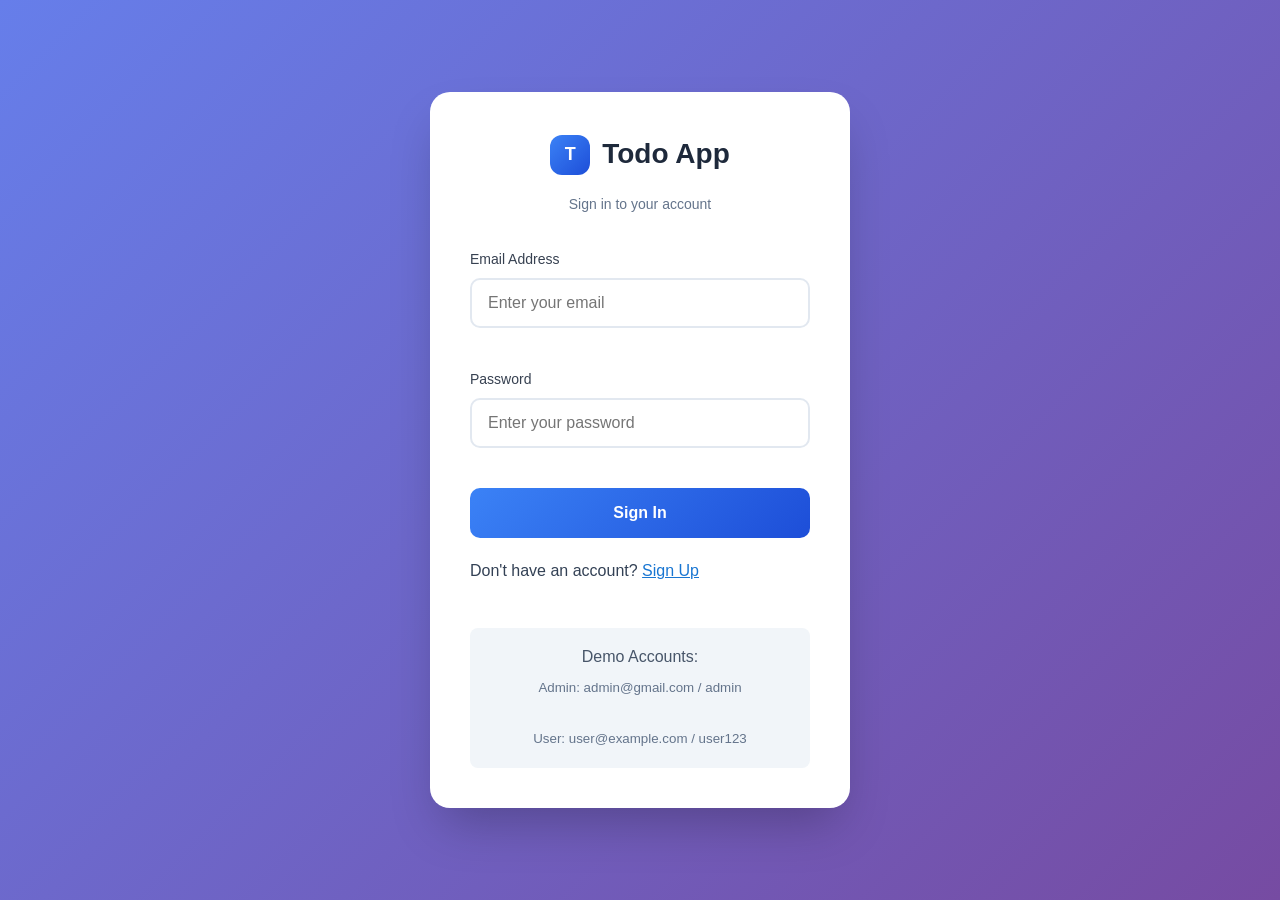
==== commit 39bf3c6a: "Actualizacion de UI" ====
--- a/src/views/static/index.html
+++ b/src/views/static/index.html
@@ -47,11 +47,72 @@
                     <span class="button-text">Sign In</span>
                     <div class="loading-spinner" style="display: none;"></div>
                 </button>
+
+                <div class="switch-auth">
+                    <span>Don't have an account?</span>
+                    <button type="button" class="btn-link" onclick="showSignup()">Sign Up</button>
+                </div>
                 
                 <div class="demo-accounts">
                     <p>Demo Accounts:</p>
                     <small>Admin: admin@gmail.com / admin</small><br>
                     <small>User: user@example.com / user123</small>
+                </div>
+            </form>
+        </div>
+    </div>
+
+    <!-- Signup Page Module -->
+    <div id="signupPage" class="page-container login-container" style="display: none;">
+        <div class="login-card">
+            <div class="login-header">
+                <div class="logo-section">
+                    <div class="logo-icon">T</div>
+                    <h1>Todo App</h1>
+                </div>
+                <p>Create your account</p>
+            </div>
+            <form id="signupForm" class="login-form">
+                <div class="form-group">
+                    <label for="signupName" class="form-label">Name</label>
+                    <input 
+                        type="text" 
+                        id="signupName" 
+                        class="form-input" 
+                        placeholder="Enter your name"
+                        required
+                    >
+                    <div class="error-message" id="signupNameError"></div>
+                </div>
+                <div class="form-group">
+                    <label for="signupEmail" class="form-label">Email Address</label>
+                    <input 
+                        type="email" 
+                        id="signupEmail" 
+                        class="form-input" 
+                        placeholder="Enter your email"
+                        required
+                    >
+                    <div class="error-message" id="signupEmailError"></div>
+                </div>
+                <div class="form-group">
+                    <label for="signupPassword" class="form-label">Password</label>
+                    <input 
+                        type="password" 
+                        id="signupPassword" 
+                        class="form-input" 
+                        placeholder="Create a password"
+                        required
+                    >
+                    <div class="error-message" id="signupPasswordError"></div>
+                </div>
+                <button type="submit" class="login-button" id="signupButton">
+                    <span class="button-text">Sign Up</span>
+                    <div class="loading-spinner" style="display: none;"></div>
+                </button>
+                <div class="switch-auth">
+                    <span>Already have an account?</span>
+                    <button type="button" class="btn-link" onclick="showLogin()">Sign In</button>
                 </div>
             </form>
         </div>
--- a/src/views/static/styles.css
+++ b/src/views/static/styles.css
@@ -173,6 +173,26 @@
     border-radius: 50%;
     border-top-color: #fff;
     animation: spin 1s linear infinite;
+}
+
+/* Puedes agregar esto a tu archivo styles.css */
+button.btn-link {
+    background: none;
+    border: none;
+    color: #1976d2;
+    text-decoration: underline;
+    cursor: pointer;
+    font-size: 1em;
+    padding: 0;
+    margin: 0;
+    transition: color 0.2s;
+}
+
+button.btn-link:hover,
+button.btn-link:focus {
+    color: #0d47a1;
+    outline: none;
+    text-decoration: underline;
 }
 
 @keyframes spin {
